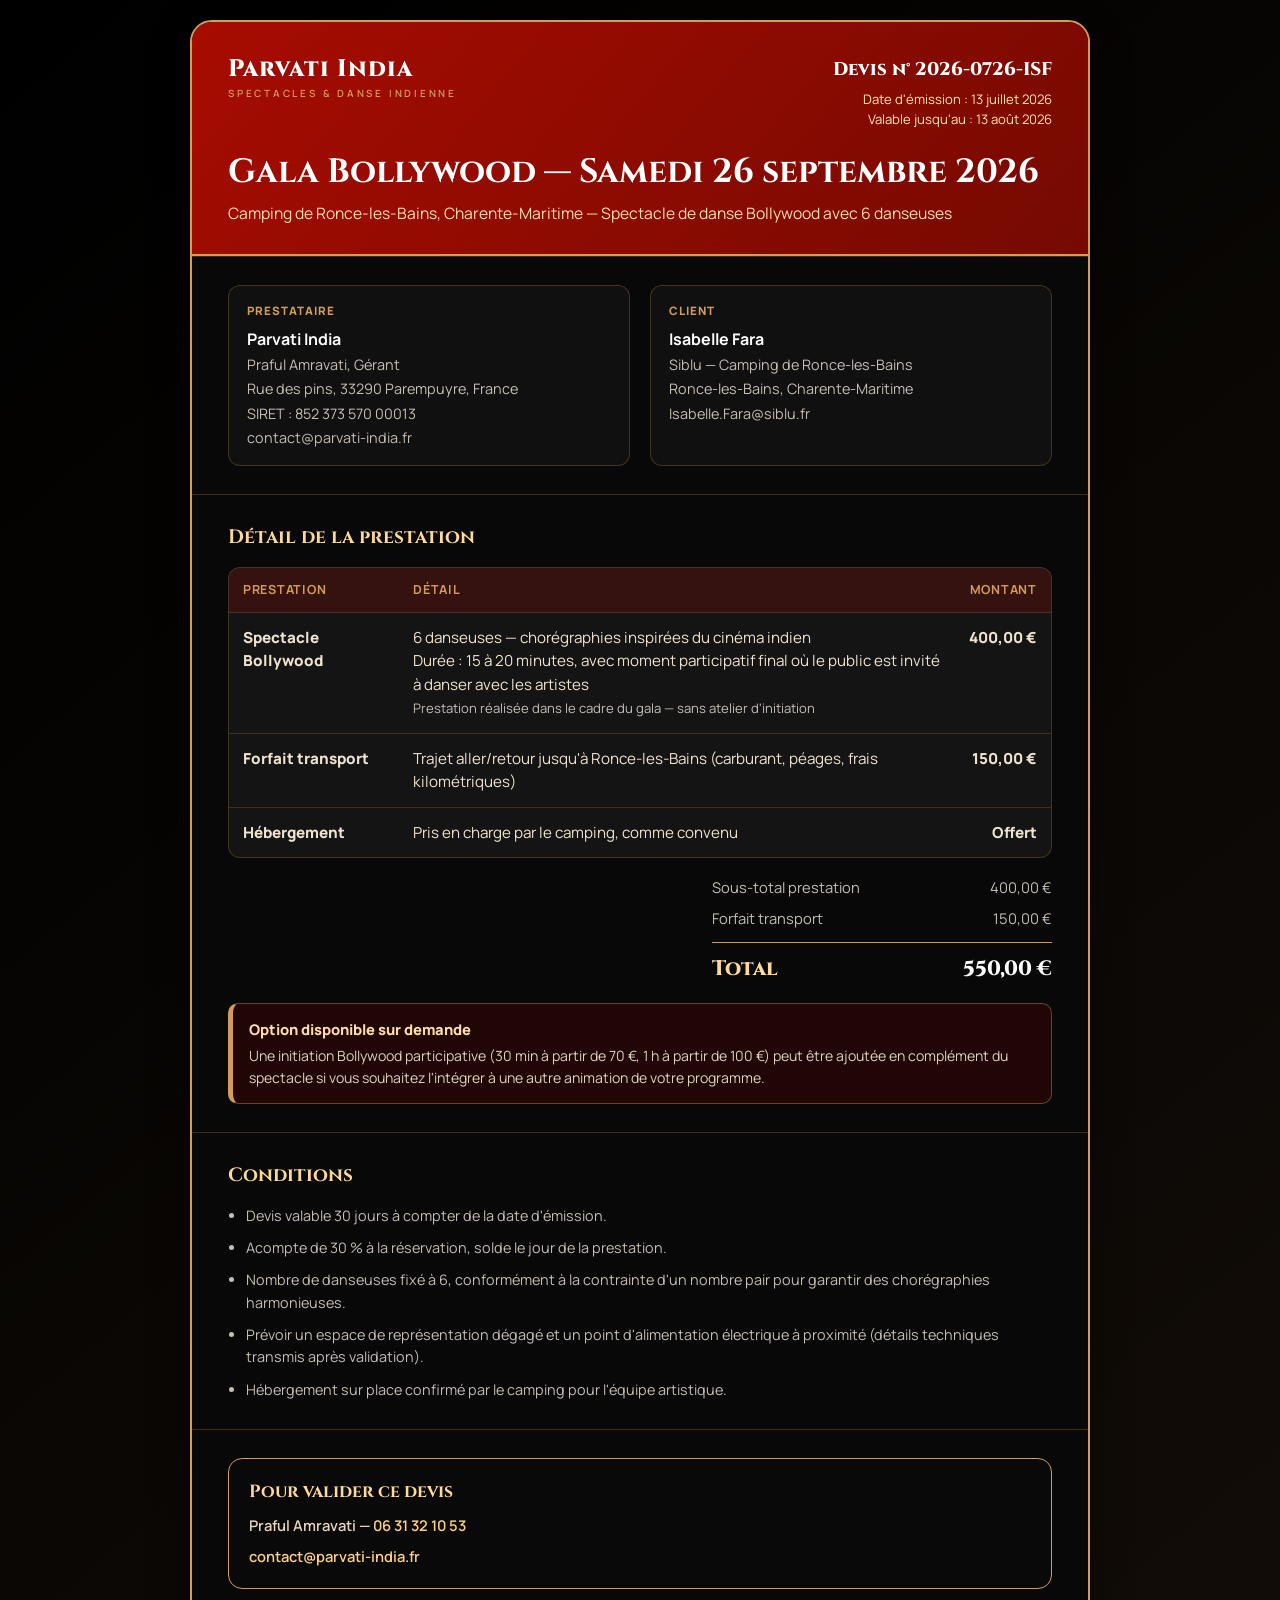
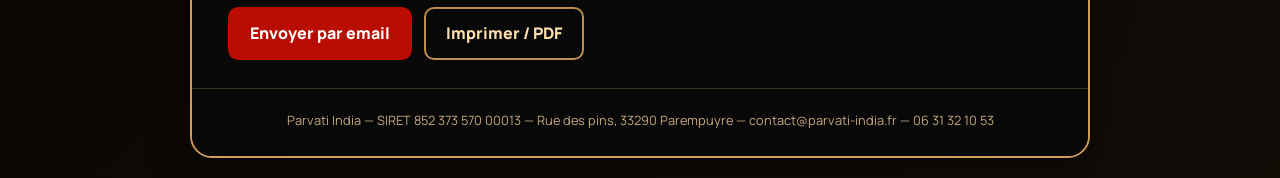
==== devis-isabelle-fara.html @ e49a496e "Add devis Gala Bollywood page for Isabelle Fara Co-Authored-By: Claude Sonnet 5 <noreply@anthropic.c" ====
<!DOCTYPE html>
<html lang="fr">
<head>
<meta charset="UTF-8">
<meta name="viewport" content="width=device-width, initial-scale=1.0">
<title>Devis Gala Bollywood - Camping Ronce-les-Bains - 26 septembre 2026</title>
<link rel="preconnect" href="https://fonts.googleapis.com">
<link rel="preconnect" href="https://fonts.gstatic.com" crossorigin>
<link href="https://fonts.googleapis.com/css2?family=Cinzel:wght@600;700;800&family=Manrope:wght@400;500;600;700;800&display=swap" rel="stylesheet">
<style>
  :root {
    --bg-1: #000000;
    --bg-2: #130d08;
    --card: rgba(0, 0, 0, 0.92);
    --ink: #f5f2eb;
    --muted: #c4beb4;
    --primary: #b90d01;
    --primary-deep: #8f0c02;
    --accent: #d29d59;
    --line: rgba(210, 157, 89, 0.25);
    --white: #ffffff;
    --shadow: 0 16px 40px rgba(0, 0, 0, 0.42);
  }
  * { margin: 0; padding: 0; box-sizing: border-box; }
  body {
    font-family: "Manrope", sans-serif;
    color: var(--ink);
    background: linear-gradient(140deg, var(--bg-1), var(--bg-2));
    min-height: 100vh;
    line-height: 1.55;
    padding: 20px;
  }
  .page {
    max-width: 900px;
    margin: 0 auto;
    background: var(--card);
    border-radius: 22px;
    overflow: hidden;
    box-shadow: var(--shadow);
    border: 2px solid var(--accent);
  }
  .hero {
    padding: 34px 36px 28px;
    background: linear-gradient(130deg, rgba(185, 13, 1, 0.9), rgba(143, 12, 2, 0.82));
    color: var(--white);
    border-bottom: 2px solid var(--accent);
  }
  .hero-top {
    display: flex;
    justify-content: space-between;
    align-items: flex-start;
    gap: 16px;
    flex-wrap: wrap;
  }
  .hero-logo { width: 190px; display: block; }
  .hero-logo-text {
    font-family: "Cinzel", serif;
    font-weight: 800;
    font-size: 1.5rem;
    letter-spacing: 0.04em;
    color: #ffffff;
    line-height: 1.15;
  }
  .hero-logo-text span {
    display: block;
    font-family: "Manrope", sans-serif;
    font-weight: 600;
    font-size: 0.62rem;
    letter-spacing: 0.28em;
    text-transform: uppercase;
    color: var(--accent);
    margin-top: 4px;
  }
  .devis-tag {
    text-align: right;
    font-size: 0.82rem;
    color: #ffe4b5;
  }
  .devis-tag .num {
    font-family: "Cinzel", serif;
    font-size: 1.15rem;
    font-weight: 800;
    color: #fff;
    margin-bottom: 4px;
  }
  h1 {
    font-family: "Cinzel", serif;
    font-size: clamp(1.4rem, 3vw, 2.1rem);
    line-height: 1.25;
    margin-top: 22px;
  }
  .hero-sub {
    color: #f8dfb1;
    margin-top: 8px;
    font-size: 0.98rem;
  }
  .section {
    padding: 28px 36px;
    border-top: 1px solid var(--line);
    background: rgba(10, 10, 10, 0.85);
  }
  .section h2 {
    font-family: "Cinzel", serif;
    font-size: 1.2rem;
    color: #ffd999;
    margin-bottom: 14px;
  }
  .parties {
    display: grid;
    grid-template-columns: 1fr 1fr;
    gap: 20px;
  }
  .party {
    background: rgba(18, 18, 18, 0.92);
    border: 1px solid var(--line);
    border-radius: 12px;
    padding: 16px 18px;
  }
  .party-label {
    font-size: 0.72rem;
    text-transform: uppercase;
    letter-spacing: 0.09em;
    color: var(--accent);
    font-weight: 800;
    margin-bottom: 8px;
  }
  .party strong { color: #fff; }
  .party p { font-size: 0.9rem; color: var(--muted); margin-top: 2px; }
  .table-wrap {
    overflow-x: auto;
    border: 1px solid var(--line);
    border-radius: 12px;
    background: rgba(22, 22, 22, 0.95);
  }
  table { width: 100%; border-collapse: collapse; min-width: 560px; }
  th {
    background: rgba(185, 13, 1, 0.2);
    color: var(--accent);
    text-align: left;
    padding: 12px 14px;
    font-size: 0.78rem;
    text-transform: uppercase;
    letter-spacing: 0.06em;
    border-bottom: 1px solid var(--line);
  }
  td {
    padding: 13px 14px;
    border-bottom: 1px solid rgba(210, 157, 89, 0.2);
    vertical-align: top;
    font-size: 0.95rem;
    color: #eee3cf;
  }
  td.num, th.num { text-align: right; white-space: nowrap; }
  tr:last-child td { border-bottom: none; }
  .strong { font-weight: 800; }
  .totals {
    margin-top: 18px;
    margin-left: auto;
    width: min(340px, 100%);
    display: grid;
    gap: 8px;
  }
  .totals-line {
    display: flex;
    justify-content: space-between;
    font-size: 0.92rem;
    color: var(--muted);
  }
  .totals-line.grand {
    border-top: 1px solid var(--accent);
    padding-top: 10px;
    margin-top: 4px;
    font-family: "Cinzel", serif;
    font-size: 1.3rem;
    font-weight: 800;
    color: #ffd999;
  }
  .totals-line.grand span:last-child { color: #ffffff; }
  .option-box {
    margin-top: 18px;
    background: rgba(185, 13, 1, 0.14);
    border: 1px solid rgba(210, 157, 89, 0.4);
    border-left: 5px solid var(--accent);
    border-radius: 10px;
    padding: 14px 16px;
  }
  .option-title { font-weight: 800; color: #ffdca8; margin-bottom: 4px; font-size: 0.92rem; }
  .option-box p { font-size: 0.88rem; color: #ddd2be; }
  .conditions { display: grid; gap: 10px; font-size: 0.9rem; color: var(--muted); }
  .conditions li { margin-left: 18px; }
  .contact-panel {
    background: rgba(10, 10, 10, 0.96);
    color: #edf4f6;
    border-radius: 14px;
    padding: 20px;
    display: grid;
    gap: 8px;
    border: 1px solid var(--accent);
  }
  .contact-panel h3 { font-family: "Cinzel", serif; font-size: 1.1rem; color: #ffd999; }
  .contact-line { color: #e8d7bc; font-weight: 600; font-size: 0.92rem; }
  .contact-line a { color: #ffd080; text-decoration: none; }
  .contact-line a:hover { text-decoration: underline; }
  .cta-row { margin-top: 18px; display: flex; gap: 12px; flex-wrap: wrap; }
  .btn {
    display: inline-flex; align-items: center; justify-content: center;
    border-radius: 10px; padding: 12px 20px; font-weight: 800;
    text-decoration: none; border: 2px solid transparent;
    transition: transform 0.18s ease, background 0.18s ease;
  }
  .btn-primary { background: var(--primary); color: var(--white); }
  .btn-primary:hover { background: var(--primary-deep); transform: translateY(-1px); }
  .btn-secondary { background: transparent; border-color: rgba(210, 157, 89, 0.9); color: #ffe0ad; }
  .btn-secondary:hover { background: rgba(255, 255, 255, 0.12); }
  .footer-note {
    text-align: center;
    font-size: 0.8rem;
    color: #c5a77f;
    padding: 22px 20px 26px;
    background: rgba(10, 10, 10, 0.85);
    border-top: 1px solid var(--line);
  }
  @media (max-width: 700px) {
    .parties { grid-template-columns: 1fr; }
    .hero, .section { padding: 22px 18px; }
    .hero-top { flex-direction: column; }
    .devis-tag { text-align: left; }
    table { min-width: 480px; }
    .cta-row { flex-direction: column; align-items: stretch; }
    .btn { width: 100%; }
  }
  @media print {
    body { background: #fff; padding: 0; }
    .page { border: none; box-shadow: none; border-radius: 0; }
    .cta-row { display: none; }
  }
</style>
</head>
<body>
<main class="page">
  <header class="hero">
    <div class="hero-top">
      <div class="hero-logo-text">Parvati India<span>Spectacles &amp; danse indienne</span></div>
      <div class="devis-tag">
        <div class="num">Devis n&deg; 2026-0726-ISF</div>
        <div>Date d'&eacute;mission : 13 juillet 2026</div>
        <div>Valable jusqu'au : 13 ao&ucirc;t 2026</div>
      </div>
    </div>
    <h1>Gala Bollywood &mdash; Samedi 26 septembre 2026</h1>
    <p class="hero-sub">Camping de Ronce-les-Bains, Charente-Maritime &mdash; Spectacle de danse Bollywood avec 6 danseuses</p>
  </header>

  <section class="section">
    <div class="parties">
      <div class="party">
        <div class="party-label">Prestataire</div>
        <strong>Parvati India</strong>
        <p>Praful Amravati, G&eacute;rant</p>
        <p>Rue des pins, 33290 Parempuyre, France</p>
        <p>SIRET : 852 373 570 00013</p>
        <p>contact@parvati-india.fr</p>
      </div>
      <div class="party">
        <div class="party-label">Client</div>
        <strong>Isabelle Fara</strong>
        <p>Siblu &mdash; Camping de Ronce-les-Bains</p>
        <p>Ronce-les-Bains, Charente-Maritime</p>
        <p>Isabelle.Fara@siblu.fr</p>
      </div>
    </div>
  </section>

  <section class="section">
    <h2>D&eacute;tail de la prestation</h2>
    <div class="table-wrap">
      <table>
        <thead>
          <tr>
            <th>Prestation</th>
            <th>D&eacute;tail</th>
            <th class="num">Montant</th>
          </tr>
        </thead>
        <tbody>
          <tr>
            <td class="strong">Spectacle Bollywood</td>
            <td>
              6 danseuses &mdash; chor&eacute;graphies inspir&eacute;es du cin&eacute;ma indien<br>
              Dur&eacute;e : 15 &agrave; 20 minutes, avec moment participatif final o&ugrave; le public est invit&eacute; &agrave; danser avec les artistes<br>
              <span style="font-size:0.82rem;color:var(--muted)">Prestation r&eacute;alis&eacute;e dans le cadre du gala &mdash; sans atelier d'initiation</span>
            </td>
            <td class="num strong">400,00&nbsp;&euro;</td>
          </tr>
          <tr>
            <td class="strong">Forfait transport</td>
            <td>Trajet aller/retour jusqu'&agrave; Ronce-les-Bains (carburant, p&eacute;ages, frais kilom&eacute;triques)</td>
            <td class="num strong">150,00&nbsp;&euro;</td>
          </tr>
          <tr>
            <td class="strong">H&eacute;bergement</td>
            <td>Pris en charge par le camping, comme convenu</td>
            <td class="num strong">Offert</td>
          </tr>
        </tbody>
      </table>
    </div>

    <div class="totals">
      <div class="totals-line"><span>Sous-total prestation</span><span>400,00&nbsp;&euro;</span></div>
      <div class="totals-line"><span>Forfait transport</span><span>150,00&nbsp;&euro;</span></div>
      <div class="totals-line grand"><span>Total</span><span>550,00&nbsp;&euro;</span></div>
    </div>

    <div class="option-box">
      <div class="option-title">Option disponible sur demande</div>
      <p>Une initiation Bollywood participative (30&nbsp;min &agrave; partir de 70&nbsp;&euro;, 1&nbsp;h &agrave; partir de 100&nbsp;&euro;) peut &ecirc;tre ajout&eacute;e en compl&eacute;ment du spectacle si vous souhaitez l'int&eacute;grer &agrave; une autre animation de votre programme.</p>
    </div>
  </section>

  <section class="section">
    <h2>Conditions</h2>
    <ul class="conditions">
      <li>Devis valable 30 jours &agrave; compter de la date d'&eacute;mission.</li>
      <li>Acompte de 30&nbsp;% &agrave; la r&eacute;servation, solde le jour de la prestation.</li>
      <li>Nombre de danseuses fix&eacute; &agrave; 6, conform&eacute;ment &agrave; la contrainte d'un nombre pair pour garantir des chor&eacute;graphies harmonieuses.</li>
      <li>Pr&eacute;voir un espace de repr&eacute;sentation d&eacute;gag&eacute; et un point d'alimentation &eacute;lectrique &agrave; proximit&eacute; (d&eacute;tails techniques transmis apr&egrave;s validation).</li>
      <li>H&eacute;bergement sur place confirm&eacute; par le camping pour l'&eacute;quipe artistique.</li>
    </ul>
  </section>

  <section class="section">
    <div class="contact-panel">
      <h3>Pour valider ce devis</h3>
      <div class="contact-line">Praful Amravati &mdash; <a href="tel:0631321053">06 31 32 10 53</a></div>
      <div class="contact-line"><a href="mailto:contact@parvati-india.fr">contact@parvati-india.fr</a></div>
    </div>
    <div class="cta-row">
      <a class="btn btn-primary" href="mailto:Isabelle.Fara@siblu.fr?subject=Devis%20Gala%20Bollywood%20-%2026%20septembre%202026&body=Bonjour%20Isabelle%2C%0A%0AVeuillez%20trouver%20ci-joint%20le%20devis%20pour%20le%20spectacle%20Bollywood%20avec%206%20danseuses%2C%20le%2026%20septembre%202026%20%C3%A0%20Ronce-les-Bains.%0A%0ACordialement%2C%0APraful">Envoyer par email</a>
      <a class="btn btn-secondary" href="#" onclick="window.print(); return false;">Imprimer / PDF</a>
    </div>
  </section>

  <div class="footer-note">Parvati India &mdash; SIRET 852 373 570 00013 &mdash; Rue des pins, 33290 Parempuyre &mdash; contact@parvati-india.fr &mdash; 06 31 32 10 53</div>
</main>
</body>
</html>
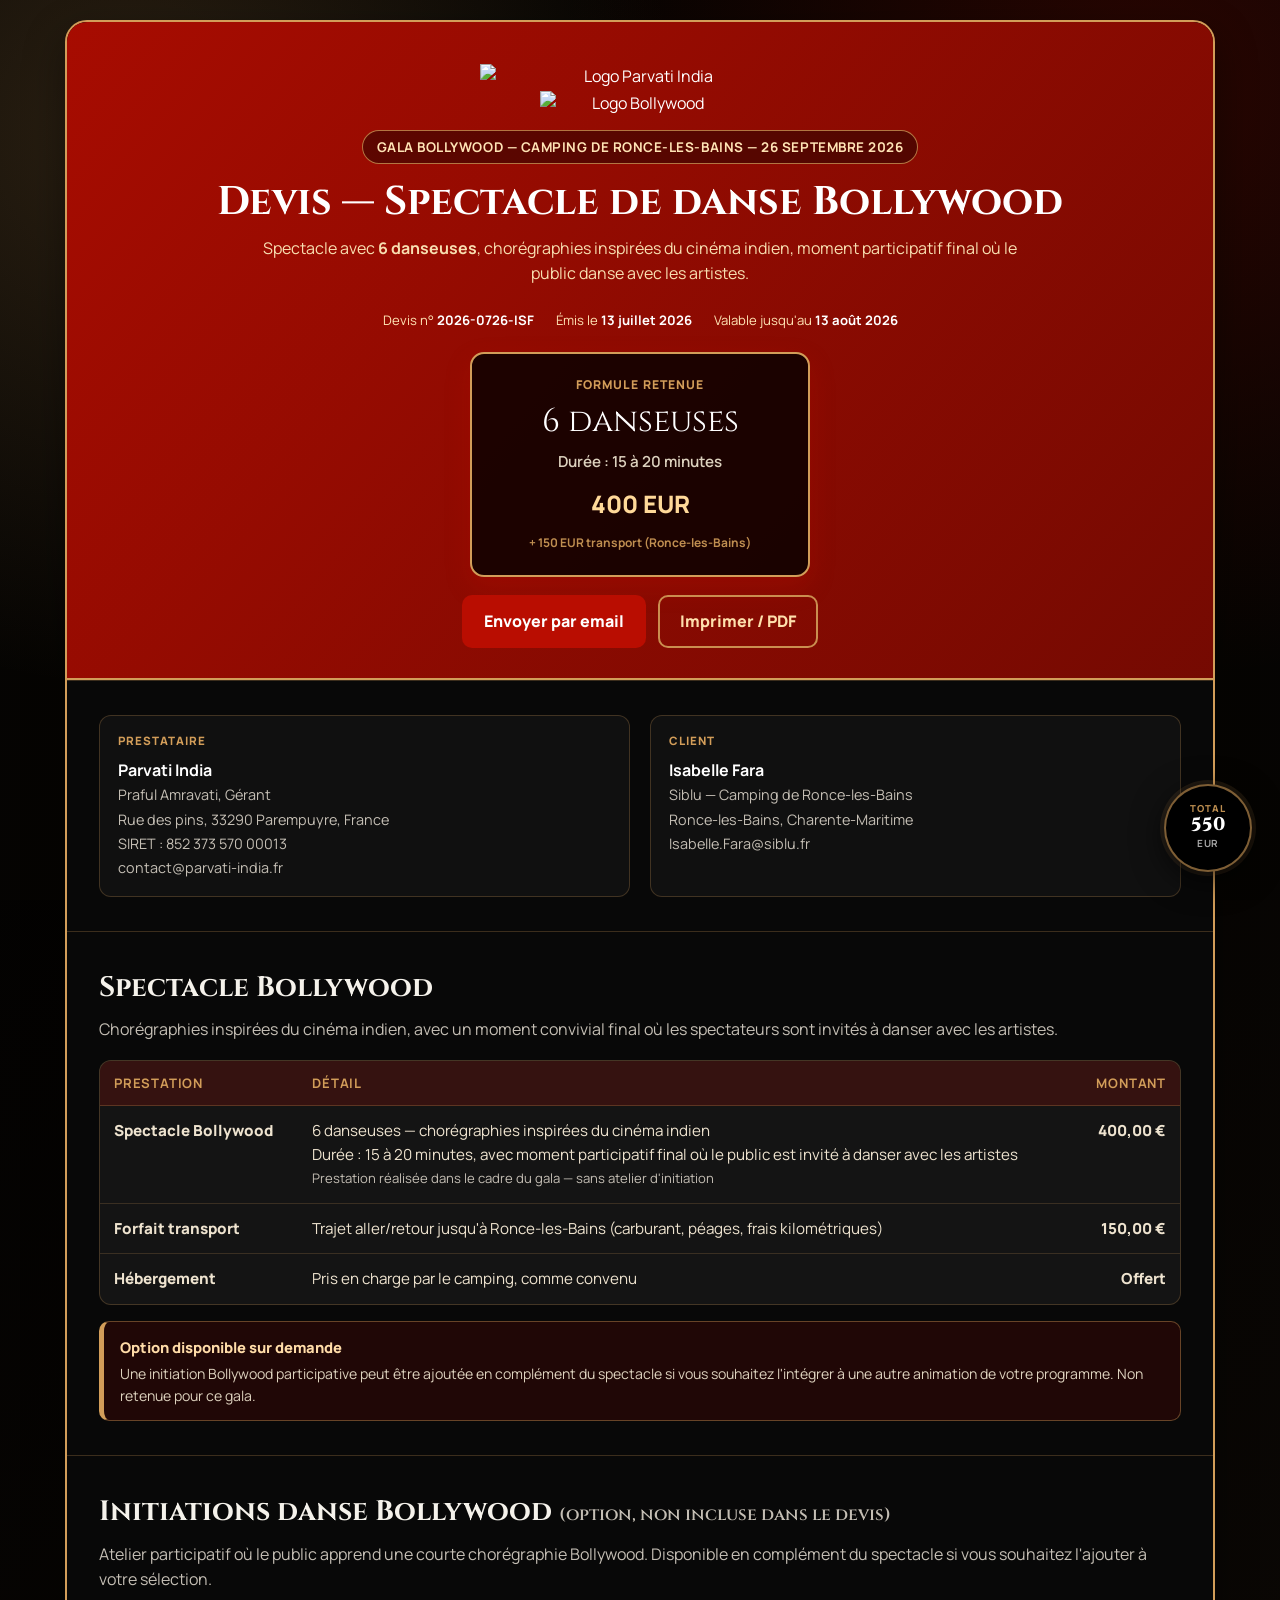
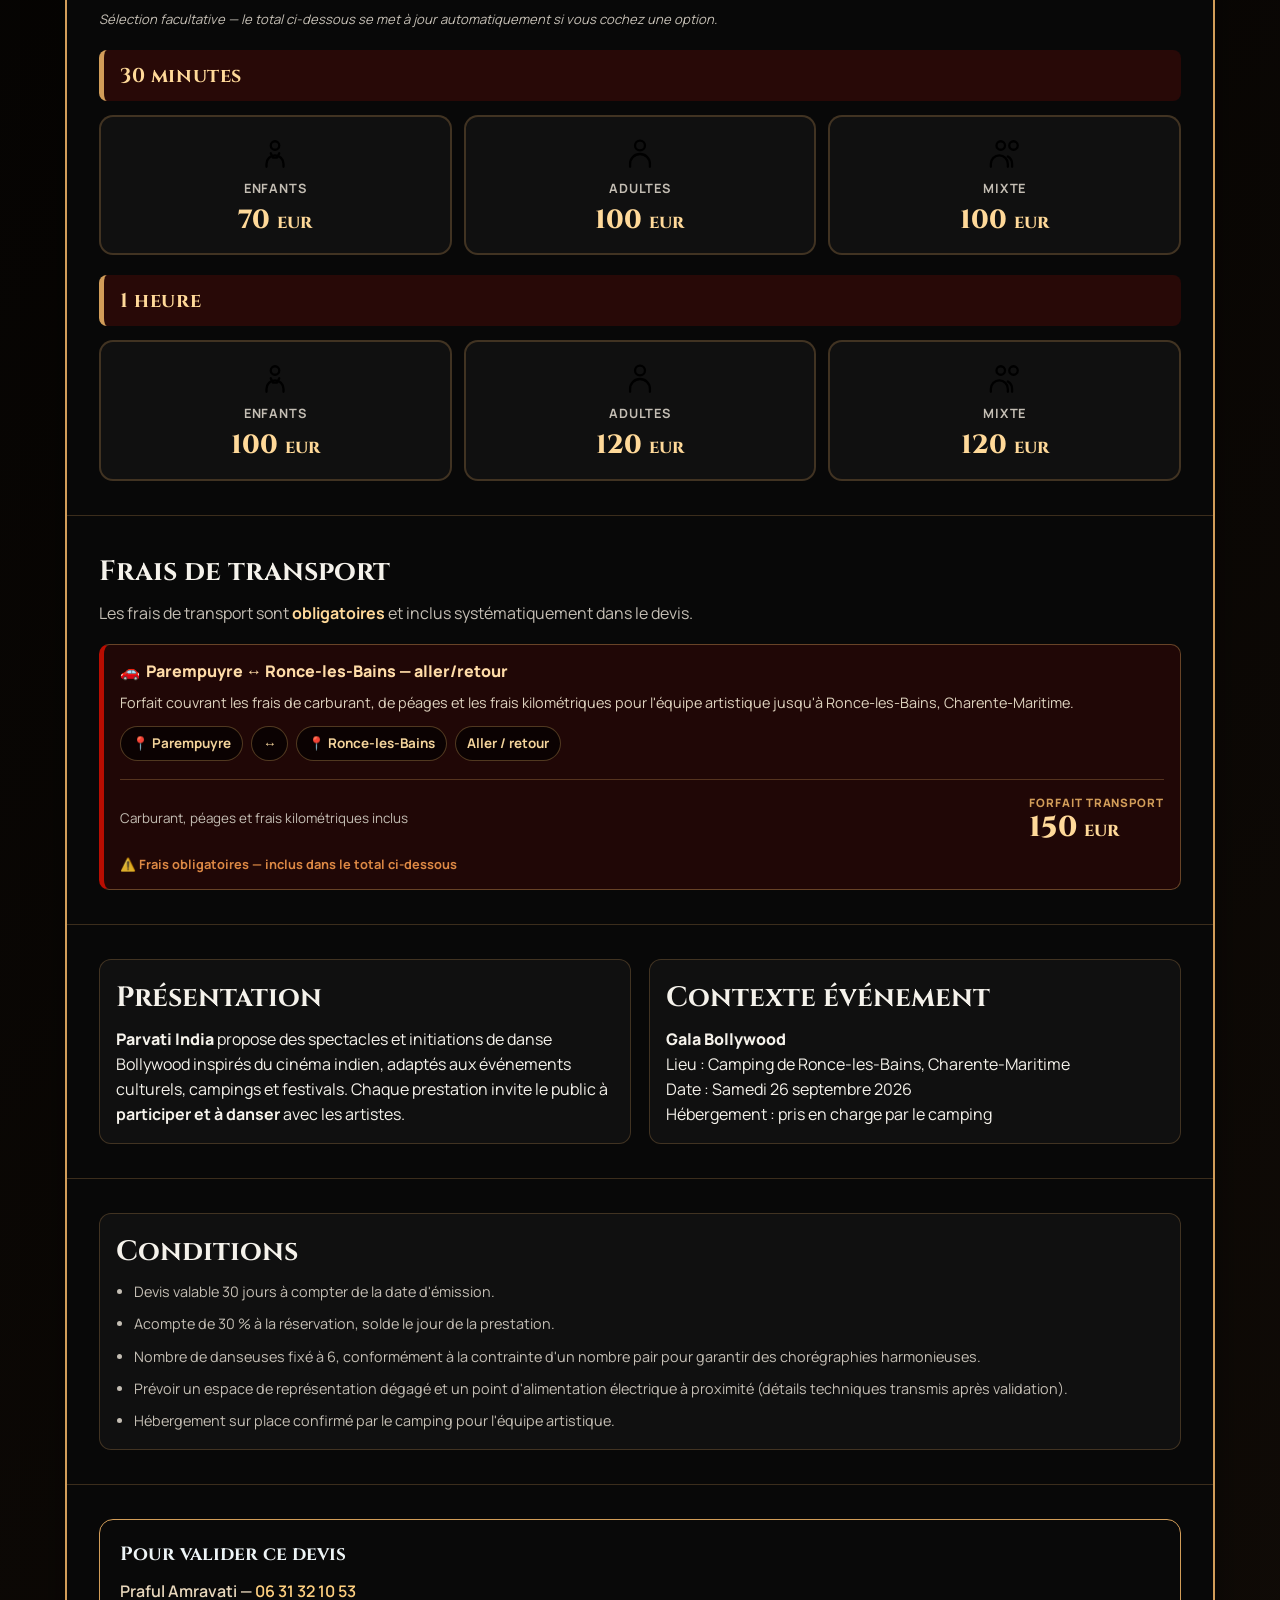
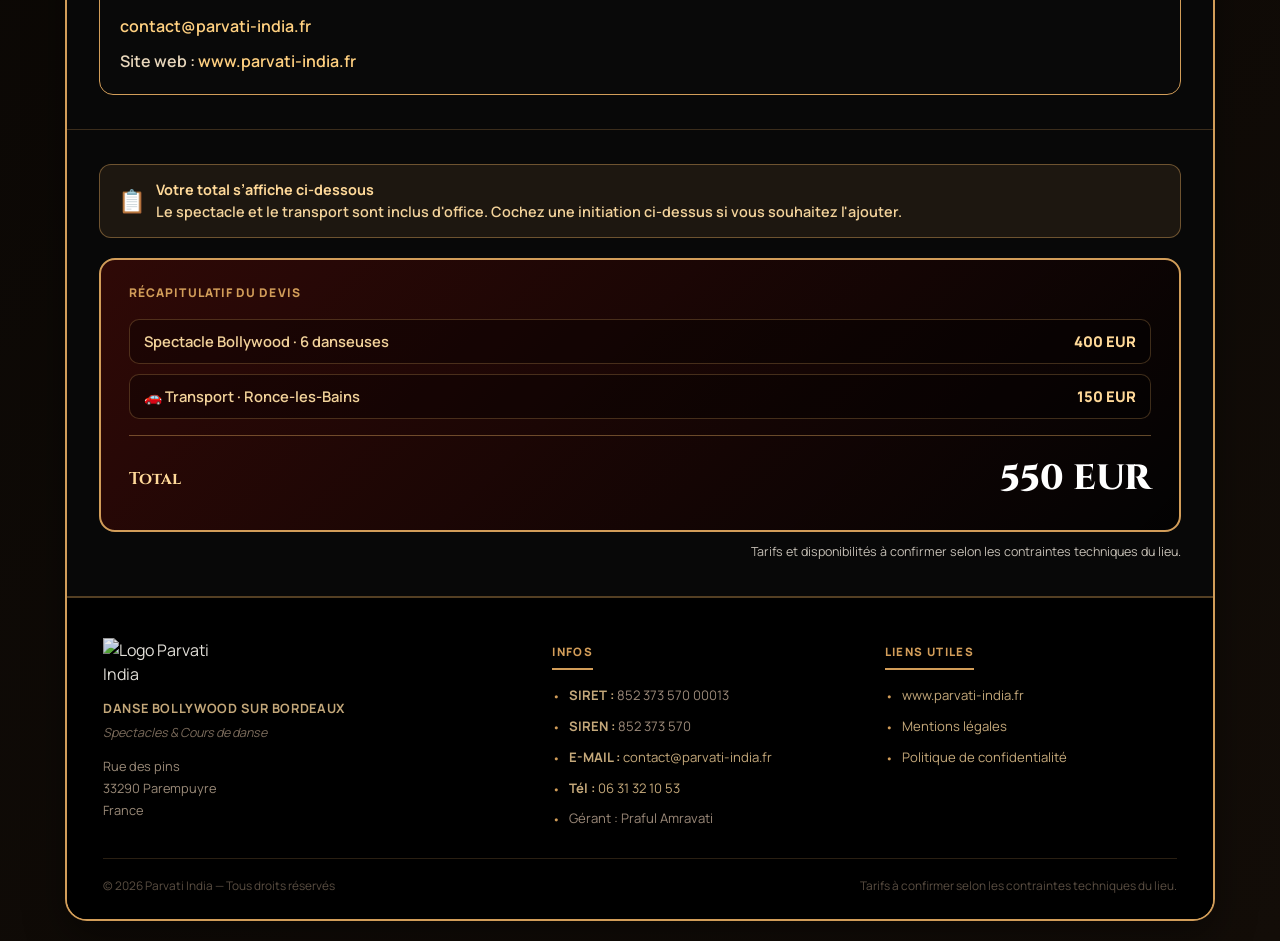
==== commit 3c4db605: "Redesign devis with interactive Parvati India charter Same prices/propositions as before (spectacle " ====
--- a/devis-isabelle-fara.html
+++ b/devis-isabelle-fara.html
@@ -6,342 +6,719 @@
 <title>Devis Gala Bollywood - Camping Ronce-les-Bains - 26 septembre 2026</title>
 <link rel="preconnect" href="https://fonts.googleapis.com">
 <link rel="preconnect" href="https://fonts.gstatic.com" crossorigin>
+<link rel="preconnect" href="https://parvati-india.fr">
+<link rel="preload" as="image" href="https://parvati-india.fr/wp-content/uploads/2023/10/Devotional-Background-For-god-worship-Animation-video.00_00_09_20.Still001.jpg" fetchpriority="high">
+<link rel="preload" as="image" href="https://parvati-india.fr/wp-content/uploads/2023/10/LOGO-PARVATI-INDIA-2.png" fetchpriority="high">
+<link rel="preload" as="image" href="https://parvati-india.fr/wp-content/uploads/2026/01/LOGO-BOLLYWOOD.png" fetchpriority="high">
 <link href="https://fonts.googleapis.com/css2?family=Cinzel:wght@600;700;800&family=Manrope:wght@400;500;600;700;800&display=swap" rel="stylesheet">
 <style>
-  :root {
-    --bg-1: #000000;
-    --bg-2: #130d08;
-    --card: rgba(0, 0, 0, 0.92);
-    --ink: #f5f2eb;
-    --muted: #c4beb4;
-    --primary: #b90d01;
-    --primary-deep: #8f0c02;
-    --accent: #d29d59;
-    --line: rgba(210, 157, 89, 0.25);
-    --white: #ffffff;
-    --shadow: 0 16px 40px rgba(0, 0, 0, 0.42);
-  }
-  * { margin: 0; padding: 0; box-sizing: border-box; }
-  body {
-    font-family: "Manrope", sans-serif;
-    color: var(--ink);
-    background: linear-gradient(140deg, var(--bg-1), var(--bg-2));
-    min-height: 100vh;
-    line-height: 1.55;
-    padding: 20px;
-  }
-  .page {
-    max-width: 900px;
-    margin: 0 auto;
-    background: var(--card);
-    border-radius: 22px;
-    overflow: hidden;
-    box-shadow: var(--shadow);
-    border: 2px solid var(--accent);
-  }
-  .hero {
-    padding: 34px 36px 28px;
-    background: linear-gradient(130deg, rgba(185, 13, 1, 0.9), rgba(143, 12, 2, 0.82));
-    color: var(--white);
-    border-bottom: 2px solid var(--accent);
-  }
-  .hero-top {
-    display: flex;
-    justify-content: space-between;
-    align-items: flex-start;
-    gap: 16px;
-    flex-wrap: wrap;
-  }
-  .hero-logo { width: 190px; display: block; }
-  .hero-logo-text {
-    font-family: "Cinzel", serif;
-    font-weight: 800;
-    font-size: 1.5rem;
-    letter-spacing: 0.04em;
-    color: #ffffff;
-    line-height: 1.15;
-  }
-  .hero-logo-text span {
-    display: block;
-    font-family: "Manrope", sans-serif;
-    font-weight: 600;
-    font-size: 0.62rem;
-    letter-spacing: 0.28em;
-    text-transform: uppercase;
-    color: var(--accent);
-    margin-top: 4px;
-  }
-  .devis-tag {
-    text-align: right;
-    font-size: 0.82rem;
-    color: #ffe4b5;
-  }
-  .devis-tag .num {
-    font-family: "Cinzel", serif;
-    font-size: 1.15rem;
-    font-weight: 800;
-    color: #fff;
-    margin-bottom: 4px;
-  }
-  h1 {
-    font-family: "Cinzel", serif;
-    font-size: clamp(1.4rem, 3vw, 2.1rem);
-    line-height: 1.25;
-    margin-top: 22px;
-  }
-  .hero-sub {
-    color: #f8dfb1;
-    margin-top: 8px;
-    font-size: 0.98rem;
-  }
-  .section {
-    padding: 28px 36px;
-    border-top: 1px solid var(--line);
-    background: rgba(10, 10, 10, 0.85);
-  }
-  .section h2 {
-    font-family: "Cinzel", serif;
-    font-size: 1.2rem;
-    color: #ffd999;
-    margin-bottom: 14px;
-  }
-  .parties {
-    display: grid;
-    grid-template-columns: 1fr 1fr;
-    gap: 20px;
-  }
-  .party {
-    background: rgba(18, 18, 18, 0.92);
-    border: 1px solid var(--line);
-    border-radius: 12px;
-    padding: 16px 18px;
-  }
-  .party-label {
-    font-size: 0.72rem;
-    text-transform: uppercase;
-    letter-spacing: 0.09em;
-    color: var(--accent);
-    font-weight: 800;
-    margin-bottom: 8px;
-  }
-  .party strong { color: #fff; }
-  .party p { font-size: 0.9rem; color: var(--muted); margin-top: 2px; }
-  .table-wrap {
-    overflow-x: auto;
-    border: 1px solid var(--line);
-    border-radius: 12px;
-    background: rgba(22, 22, 22, 0.95);
-  }
-  table { width: 100%; border-collapse: collapse; min-width: 560px; }
-  th {
-    background: rgba(185, 13, 1, 0.2);
-    color: var(--accent);
-    text-align: left;
-    padding: 12px 14px;
-    font-size: 0.78rem;
-    text-transform: uppercase;
-    letter-spacing: 0.06em;
-    border-bottom: 1px solid var(--line);
-  }
-  td {
-    padding: 13px 14px;
-    border-bottom: 1px solid rgba(210, 157, 89, 0.2);
-    vertical-align: top;
-    font-size: 0.95rem;
-    color: #eee3cf;
-  }
-  td.num, th.num { text-align: right; white-space: nowrap; }
-  tr:last-child td { border-bottom: none; }
-  .strong { font-weight: 800; }
-  .totals {
-    margin-top: 18px;
-    margin-left: auto;
-    width: min(340px, 100%);
-    display: grid;
-    gap: 8px;
-  }
-  .totals-line {
-    display: flex;
-    justify-content: space-between;
-    font-size: 0.92rem;
-    color: var(--muted);
-  }
-  .totals-line.grand {
-    border-top: 1px solid var(--accent);
-    padding-top: 10px;
-    margin-top: 4px;
-    font-family: "Cinzel", serif;
-    font-size: 1.3rem;
-    font-weight: 800;
-    color: #ffd999;
-  }
-  .totals-line.grand span:last-child { color: #ffffff; }
-  .option-box {
-    margin-top: 18px;
-    background: rgba(185, 13, 1, 0.14);
-    border: 1px solid rgba(210, 157, 89, 0.4);
-    border-left: 5px solid var(--accent);
-    border-radius: 10px;
-    padding: 14px 16px;
-  }
-  .option-title { font-weight: 800; color: #ffdca8; margin-bottom: 4px; font-size: 0.92rem; }
-  .option-box p { font-size: 0.88rem; color: #ddd2be; }
-  .conditions { display: grid; gap: 10px; font-size: 0.9rem; color: var(--muted); }
-  .conditions li { margin-left: 18px; }
-  .contact-panel {
-    background: rgba(10, 10, 10, 0.96);
-    color: #edf4f6;
-    border-radius: 14px;
-    padding: 20px;
-    display: grid;
-    gap: 8px;
-    border: 1px solid var(--accent);
-  }
-  .contact-panel h3 { font-family: "Cinzel", serif; font-size: 1.1rem; color: #ffd999; }
-  .contact-line { color: #e8d7bc; font-weight: 600; font-size: 0.92rem; }
-  .contact-line a { color: #ffd080; text-decoration: none; }
-  .contact-line a:hover { text-decoration: underline; }
-  .cta-row { margin-top: 18px; display: flex; gap: 12px; flex-wrap: wrap; }
-  .btn {
-    display: inline-flex; align-items: center; justify-content: center;
-    border-radius: 10px; padding: 12px 20px; font-weight: 800;
-    text-decoration: none; border: 2px solid transparent;
-    transition: transform 0.18s ease, background 0.18s ease;
-  }
-  .btn-primary { background: var(--primary); color: var(--white); }
-  .btn-primary:hover { background: var(--primary-deep); transform: translateY(-1px); }
-  .btn-secondary { background: transparent; border-color: rgba(210, 157, 89, 0.9); color: #ffe0ad; }
-  .btn-secondary:hover { background: rgba(255, 255, 255, 0.12); }
-  .footer-note {
-    text-align: center;
-    font-size: 0.8rem;
-    color: #c5a77f;
-    padding: 22px 20px 26px;
-    background: rgba(10, 10, 10, 0.85);
-    border-top: 1px solid var(--line);
-  }
-  @media (max-width: 700px) {
-    .parties { grid-template-columns: 1fr; }
-    .hero, .section { padding: 22px 18px; }
-    .hero-top { flex-direction: column; }
-    .devis-tag { text-align: left; }
-    table { min-width: 480px; }
-    .cta-row { flex-direction: column; align-items: stretch; }
-    .btn { width: 100%; }
-  }
-  @media print {
-    body { background: #fff; padding: 0; }
-    .page { border: none; box-shadow: none; border-radius: 0; }
-    .cta-row { display: none; }
-  }
+    :root {
+        --bg-1: #000000;
+        --bg-2: #130d08;
+        --card: rgba(0, 0, 0, 0.92);
+        --ink: #f5f2eb;
+        --muted: #c4beb4;
+        --primary: #b90d01;
+        --primary-deep: #8f0c02;
+        --accent: #d29d59;
+        --line: rgba(210, 157, 89, 0.25);
+        --white: #ffffff;
+        --success: #1f9b6b;
+        --shadow: 0 16px 40px rgba(0, 0, 0, 0.42);
+    }
+
+    * { margin: 0; padding: 0; box-sizing: border-box; }
+
+    body {
+        font-family: "Manrope", sans-serif;
+        color: var(--ink);
+        background: linear-gradient(140deg, var(--bg-1), var(--bg-2));
+        min-height: 100vh;
+        line-height: 1.55;
+        padding: 20px;
+    }
+
+    body::before {
+        content: '';
+        position: fixed;
+        inset: 0;
+        z-index: -1;
+        background:
+            radial-gradient(circle at 10% 15%, rgba(210, 157, 89, 0.18), transparent 40%),
+            radial-gradient(circle at 90% 10%, rgba(185, 13, 1, 0.2), transparent 42%),
+            linear-gradient(135deg, rgba(0, 0, 0, 0.72), rgba(0, 0, 0, 0.72)),
+            url("https://parvati-india.fr/wp-content/uploads/2023/10/Devotional-Background-For-god-worship-Animation-video.00_00_09_20.Still001.jpg") center/cover;
+        background-color: var(--bg-2);
+    }
+
+    .page {
+        max-width: 1150px;
+        margin: 0 auto;
+        background: var(--card);
+        border-radius: 22px;
+        overflow: hidden;
+        box-shadow: var(--shadow);
+        border: 2px solid var(--accent);
+    }
+
+    .hero {
+        padding: 42px 32px 30px;
+        background:
+            linear-gradient(130deg, rgba(185, 13, 1, 0.9), rgba(143, 12, 2, 0.82)),
+            url("https://parvati-india.fr/wp-content/uploads/2023/10/Devotional-Background-For-god-worship-Animation-video.00_00_09_20.Still001.jpg") center/cover;
+        color: var(--white);
+        border-bottom: 2px solid var(--accent);
+        text-align: center;
+    }
+
+    .hero-logo { width: min(320px, 70vw); margin: 0 auto 2px; display: block; }
+    .hero-bollywood { width: min(200px, 48vw); margin: 0 auto 14px; display: block; }
+
+    .event-pill {
+        display: inline-block;
+        background: rgba(0, 0, 0, 0.4);
+        border: 1px solid rgba(210, 157, 89, 0.75);
+        color: #ffe4b5;
+        font-size: 0.84rem;
+        font-weight: 700;
+        letter-spacing: 0.04em;
+        text-transform: uppercase;
+        border-radius: 999px;
+        padding: 6px 14px;
+        margin-bottom: 14px;
+        animation: appear 0.45s ease;
+    }
+
+    h1 {
+        font-family: "Cinzel", serif;
+        font-size: clamp(1.55rem, 3.2vw, 2.5rem);
+        line-height: 1.2;
+        margin-bottom: 10px;
+        animation: appear 0.55s ease;
+    }
+
+    .hero-sub {
+        color: #f8dfb1;
+        max-width: 780px;
+        margin: 0 auto 24px;
+        font-size: 1rem;
+        animation: appear 0.65s ease;
+    }
+
+    .devis-meta {
+        display: flex;
+        justify-content: center;
+        gap: 22px;
+        flex-wrap: wrap;
+        font-size: 0.82rem;
+        color: #ffe4b5;
+        margin-bottom: 22px;
+    }
+    .devis-meta strong { color: #fff; }
+
+    .formula-grid {
+        display: flex;
+        justify-content: center;
+        animation: lift 0.6s ease;
+    }
+
+    .formula-card {
+        background: rgba(0, 0, 0, 0.8);
+        color: #f7f0e1;
+        border-radius: 14px;
+        border: 2px solid var(--accent);
+        box-shadow: 0 10px 24px rgba(185, 13, 1, 0.3);
+        padding: 22px 26px;
+        min-height: 180px;
+        width: min(340px, 100%);
+        display: grid;
+        gap: 8px;
+    }
+
+    .formula-label {
+        font-size: 0.76rem;
+        letter-spacing: 0.09em;
+        text-transform: uppercase;
+        color: var(--accent);
+        font-weight: 800;
+    }
+
+    .formula-artists {
+        font-family: "Cinzel", serif;
+        font-size: clamp(1.45rem, 2.7vw, 2rem);
+        line-height: 1.2;
+        color: #ffffff;
+    }
+
+    .formula-detail { font-size: 0.95rem; color: #ddd2be; font-weight: 600; }
+    .formula-price { margin-top: 4px; font-size: 1.5rem; font-weight: 800; color: #ffd999; }
+
+    .cta-row { margin-top: 18px; display: flex; gap: 12px; flex-wrap: wrap; justify-content: center; }
+
+    .btn {
+        display: inline-flex; align-items: center; justify-content: center;
+        border-radius: 10px; padding: 12px 20px; font-weight: 800;
+        text-decoration: none; border: 2px solid transparent;
+        transition: transform 0.18s ease, background 0.18s ease, color 0.18s ease;
+    }
+    .btn-primary { background: var(--primary); color: var(--white); }
+    .btn-primary:hover { background: var(--primary-deep); transform: translateY(-1px); }
+    .btn-secondary { background: transparent; border-color: rgba(210, 157, 89, 0.9); color: #ffe0ad; }
+    .btn-secondary:hover { background: rgba(255, 255, 255, 0.12); }
+
+    .section { padding: 34px 32px; border-top: 1px solid var(--line); background: rgba(10, 10, 10, 0.85); opacity: 1; }
+    .section.will-animate { opacity: 0; transform: translateY(10px); transition: opacity 0.45s ease, transform 0.45s ease; }
+    .section.animated { opacity: 1; transform: translateY(0); }
+
+    .section h2 { font-family: "Cinzel", serif; font-size: clamp(1.2rem, 2.2vw, 1.75rem); margin-bottom: 8px; }
+    .section p.lead { color: var(--muted); margin-bottom: 18px; }
+
+    .parties { display: grid; grid-template-columns: 1fr 1fr; gap: 20px; }
+    .party { background: rgba(18, 18, 18, 0.92); border: 1px solid var(--line); border-radius: 12px; padding: 16px 18px; }
+    .party-label { font-size: 0.72rem; text-transform: uppercase; letter-spacing: 0.09em; color: var(--accent); font-weight: 800; margin-bottom: 8px; }
+    .party strong { color: #fff; }
+    .party p { font-size: 0.9rem; color: var(--muted); margin-top: 2px; }
+
+    .table-wrap { overflow-x: auto; border: 1px solid var(--line); border-radius: 12px; background: rgba(22, 22, 22, 0.95); }
+    table { width: 100%; border-collapse: collapse; min-width: 560px; }
+    th {
+        background: rgba(185, 13, 1, 0.2); color: var(--accent); text-align: left;
+        padding: 12px 14px; font-size: 0.82rem; text-transform: uppercase; letter-spacing: 0.06em;
+        border-bottom: 1px solid var(--line);
+    }
+    td { padding: 13px 14px; border-bottom: 1px solid rgba(210, 157, 89, 0.2); vertical-align: top; font-size: 0.95rem; color: #eee3cf; }
+    td.num, th.num { text-align: right; white-space: nowrap; }
+    tr:last-child td { border-bottom: none; }
+    .strong { font-weight: 800; }
+
+    .option-box {
+        margin-top: 16px;
+        background: rgba(185, 13, 1, 0.14);
+        border: 1px solid rgba(210, 157, 89, 0.4);
+        border-left: 5px solid var(--accent);
+        border-radius: 10px;
+        padding: 14px 16px;
+    }
+    .option-title { font-weight: 800; color: #ffdca8; margin-bottom: 4px; font-size: 0.92rem; }
+    .option-box p { font-size: 0.88rem; color: #ddd2be; }
+
+    .chips { margin-top: 10px; display: flex; flex-wrap: wrap; gap: 8px; }
+    .chip {
+        background: rgba(0, 0, 0, 0.65); border: 1px solid rgba(210, 157, 89, 0.35);
+        border-radius: 999px; padding: 6px 11px; font-size: 0.84rem; font-weight: 700; color: #f3d39b;
+    }
+
+    .grid-2 { display: grid; grid-template-columns: 1fr 1fr; gap: 18px; }
+    .card { background: rgba(18, 18, 18, 0.92); border: 1px solid var(--line); border-radius: 12px; padding: 16px; }
+
+    .contact-panel {
+        background: rgba(10, 10, 10, 0.96); color: #edf4f6; border-radius: 14px; padding: 20px;
+        display: grid; gap: 10px; border: 1px solid var(--accent);
+    }
+    .contact-panel h3 { font-family: "Cinzel", serif; font-size: 1.2rem; }
+    .contact-line { color: #e8d7bc; font-weight: 600; }
+    .contact-line a { color: #ffd080; text-decoration: none; }
+    .contact-line a:hover { text-decoration: underline; }
+
+    @keyframes appear { from { opacity: 0; transform: translateY(10px); } to { opacity: 1; transform: translateY(0); } }
+    @keyframes lift { from { opacity: 0; transform: translateY(16px) scale(0.98); } to { opacity: 1; transform: translateY(0) scale(1); } }
+
+    /* Initiations Card Grid */
+    .initiation-grid-wrap { display: grid; gap: 20px; }
+    .initiation-grid-hint { font-size: 0.82rem; color: var(--muted); font-style: italic; }
+    .init-duration-label {
+        font-family: "Cinzel", serif; font-size: 1.25rem; font-weight: 700; color: #ffd999;
+        margin-bottom: 14px; padding: 10px 16px; background: rgba(185, 13, 1, 0.18);
+        border-left: 5px solid var(--accent); border-radius: 8px; letter-spacing: 0.03em;
+    }
+    .init-cards-row { display: grid; grid-template-columns: repeat(3, 1fr); gap: 12px; }
+    .init-card {
+        background: rgba(18, 18, 18, 0.92); border: 2px solid rgba(210, 157, 89, 0.25); border-radius: 14px;
+        padding: 20px 16px; cursor: pointer; font-family: "Manrope", sans-serif; text-align: center;
+        transition: border-color 0.2s ease, background 0.2s ease, transform 0.15s ease, box-shadow 0.2s ease;
+        position: relative; outline: none;
+    }
+    .init-card:hover:not(.active) { border-color: var(--accent); background: rgba(30, 20, 10, 0.95); transform: translateY(-2px); }
+    .init-card.active {
+        border-color: var(--primary);
+        background: linear-gradient(135deg, rgba(185, 13, 1, 0.22), rgba(143, 12, 2, 0.14));
+        box-shadow: 0 8px 24px rgba(185, 13, 1, 0.28);
+        transform: translateY(-2px);
+    }
+    .init-card.active::after {
+        content: "\2713"; position: absolute; top: 8px; right: 10px;
+        font-size: 0.82rem; color: var(--primary); font-weight: 800;
+    }
+    .init-card-icon { font-size: 1.8rem; margin-bottom: 8px; display: block; }
+    .init-card-icon svg { width: 34px; height: 34px; display: block; margin: 0 auto; }
+    .init-card-audience {
+        font-size: 0.8rem; font-weight: 700; color: var(--muted); text-transform: uppercase;
+        letter-spacing: 0.07em; margin-bottom: 10px;
+    }
+    .init-card.active .init-card-audience { color: #ffd999; }
+    .init-card-price { font-family: "Cinzel", serif; font-size: 1.65rem; font-weight: 800; color: #ffd999; line-height: 1; }
+    .init-card.active .init-card-price { color: #ffffff; }
+    .init-card-currency { font-size: 1rem; }
+
+    /* Bulle flottante total */
+    .floating-total {
+        position: fixed; bottom: 28px; right: 28px; width: 88px; height: 88px; border-radius: 50%;
+        background: #000000; border: 2px solid rgba(210, 157, 89, 0.6);
+        box-shadow: 0 8px 32px rgba(0, 0, 0, 0.7), 0 0 0 4px rgba(210, 157, 89, 0.12);
+        display: flex; flex-direction: column; align-items: center; justify-content: center; gap: 1px;
+        color: #ffffff; z-index: 9999; cursor: default; opacity: 0;
+        transform: scale(0.6) translateY(16px); pointer-events: none;
+        transition: opacity 0.28s cubic-bezier(.4,0,.2,1), transform 0.28s cubic-bezier(.4,0,.2,1);
+    }
+    .floating-total.visible { opacity: 1; transform: scale(1) translateY(0); pointer-events: auto; }
+    .floating-total-label { font-size: 0.6rem; text-transform: uppercase; letter-spacing: 0.1em; color: rgba(210, 157, 89, 0.9); font-weight: 800; line-height: 1; }
+    .floating-total-amount { font-family: "Cinzel", serif; font-size: 1.15rem; font-weight: 800; color: #ffffff; line-height: 1.1; }
+    .floating-total-currency { font-size: 0.62rem; color: rgba(255,255,255,0.65); font-weight: 700; letter-spacing: 0.05em; }
+
+    .total-callout-hint {
+        display: flex; align-items: center; gap: 10px; background: rgba(210, 157, 89, 0.10);
+        border: 1px solid rgba(210, 157, 89, 0.45); border-radius: 12px; padding: 14px 18px;
+        margin-bottom: 0; font-size: 0.9rem; font-weight: 600; color: #f3d39b;
+    }
+    .total-callout-hint .hint-icon { font-size: 1.4rem; flex-shrink: 0; }
+
+    .global-total-banner {
+        background: linear-gradient(135deg, rgba(185, 13, 1, 0.22), rgba(0, 0, 0, 0.7));
+        border: 2px solid var(--accent); border-radius: 16px; padding: 24px 28px;
+    }
+    .global-total-label { font-size: 0.75rem; text-transform: uppercase; letter-spacing: 0.09em; color: var(--accent); font-weight: 800; margin-bottom: 16px; }
+    .global-total-items { display: flex; flex-direction: column; gap: 10px; margin-bottom: 16px; }
+    .global-total-item {
+        display: flex; justify-content: space-between; align-items: center; padding: 10px 14px;
+        background: rgba(0, 0, 0, 0.32); border: 1px solid rgba(210, 157, 89, 0.28); border-radius: 10px;
+        font-size: 0.92rem; font-weight: 600; color: #f3d39b;
+    }
+    .global-total-item-price { font-weight: 800; color: #ffd999; white-space: nowrap; margin-left: 16px; }
+    .global-total-line {
+        display: flex; justify-content: space-between; align-items: center;
+        border-top: 1px solid rgba(210, 157, 89, 0.45); padding-top: 16px;
+        font-family: "Cinzel", serif; font-size: 1.05rem; font-weight: 700; color: #ffd999;
+    }
+    .global-total-price { font-size: 2.2rem; font-weight: 800; color: #ffffff; transition: opacity 0.15s ease; }
+
+    /* Site Footer */
+    .site-footer { background: #000000; border-top: 2px solid rgba(210, 157, 89, 0.4); padding: 40px 36px 24px; }
+    .site-footer-grid {
+        display: grid; grid-template-columns: 1.4fr 1fr 1fr; gap: 40px; padding-bottom: 28px;
+        border-bottom: 1px solid rgba(210, 157, 89, 0.2);
+    }
+    .sf-col-title {
+        font-size: 0.72rem; font-weight: 800; letter-spacing: 0.12em; text-transform: uppercase;
+        color: var(--accent); margin-bottom: 16px; padding-bottom: 8px; border-bottom: 2px solid var(--accent); display: inline-block;
+    }
+    .sf-logo { width: 130px; margin-bottom: 12px; display: block; opacity: 0.92; }
+    .sf-tagline { font-size: 0.8rem; font-weight: 700; color: #c4a87a; text-transform: uppercase; letter-spacing: 0.05em; margin-bottom: 4px; }
+    .sf-sub { font-size: 0.78rem; color: #7a6a5a; font-style: italic; margin-bottom: 14px; }
+    .sf-address { font-size: 0.8rem; color: #9a8a78; line-height: 1.7; }
+    .sf-list { list-style: none; display: flex; flex-direction: column; gap: 10px; }
+    .sf-list li { display: flex; align-items: flex-start; gap: 8px; font-size: 0.82rem; color: #9a8878; line-height: 1.5; }
+    .sf-list li::before { content: "\2022"; color: var(--accent); flex-shrink: 0; margin-top: 1px; }
+    .sf-list li strong { color: #c4a87a; }
+    .sf-list a { color: #c4a87a; text-decoration: none; transition: color 0.15s; }
+    .sf-list a:hover { color: #ffd999; text-decoration: underline; }
+    .sf-bottom {
+        display: flex; justify-content: space-between; align-items: center; padding-top: 18px;
+        font-size: 0.74rem; color: #5a4e42; flex-wrap: wrap; gap: 8px;
+    }
+    .sf-bottom a { color: #7a6a5a; text-decoration: none; }
+    .sf-bottom a:hover { color: var(--accent); }
+
+    @media (max-width: 930px) {
+        .grid-2 { grid-template-columns: 1fr; }
+        .parties { grid-template-columns: 1fr; }
+        .hero, .section { padding: 24px 18px; }
+        table { min-width: 560px; }
+        .init-cards-row { grid-template-columns: repeat(2, 1fr); }
+        .cta-row { flex-direction: column; align-items: stretch; }
+        .btn { width: 100%; justify-content: center; }
+    }
+
+    @media (max-width: 600px) {
+        .init-cards-row { grid-template-columns: 1fr; }
+        .section { padding: 20px 14px; }
+        .hero { padding: 28px 14px 22px; }
+        h1 { font-size: 1.35rem; }
+        .init-card { padding: 16px 12px; }
+        .global-total-banner { padding: 18px 16px; }
+        .floating-total { width: 74px; height: 74px; bottom: 16px; right: 16px; }
+        .floating-total-amount { font-size: 0.95rem; }
+        .site-footer { padding: 28px 18px 18px; }
+        .site-footer-grid { grid-template-columns: 1fr; gap: 28px; }
+        .sf-bottom { flex-direction: column; align-items: flex-start; }
+        body { padding: 0; background: #000000; }
+        body::before { display: none; }
+        .page { border-radius: 0; border: none; box-shadow: none; }
+    }
+
+    @media (max-width: 860px) {
+        .site-footer-grid { grid-template-columns: 1fr 1fr; gap: 28px; }
+    }
+
+    @media print {
+        body { background: #fff; padding: 0; }
+        .page { border: none; box-shadow: none; border-radius: 0; }
+        .cta-row, .floating-total { display: none; }
+    }
 </style>
 </head>
 <body>
 <main class="page">
-  <header class="hero">
-    <div class="hero-top">
-      <div class="hero-logo-text">Parvati India<span>Spectacles &amp; danse indienne</span></div>
-      <div class="devis-tag">
-        <div class="num">Devis n&deg; 2026-0726-ISF</div>
-        <div>Date d'&eacute;mission : 13 juillet 2026</div>
-        <div>Valable jusqu'au : 13 ao&ucirc;t 2026</div>
-      </div>
-    </div>
-    <h1>Gala Bollywood &mdash; Samedi 26 septembre 2026</h1>
-    <p class="hero-sub">Camping de Ronce-les-Bains, Charente-Maritime &mdash; Spectacle de danse Bollywood avec 6 danseuses</p>
-  </header>
-
-  <section class="section">
-    <div class="parties">
-      <div class="party">
-        <div class="party-label">Prestataire</div>
-        <strong>Parvati India</strong>
-        <p>Praful Amravati, G&eacute;rant</p>
-        <p>Rue des pins, 33290 Parempuyre, France</p>
-        <p>SIRET : 852 373 570 00013</p>
-        <p>contact@parvati-india.fr</p>
-      </div>
-      <div class="party">
-        <div class="party-label">Client</div>
-        <strong>Isabelle Fara</strong>
-        <p>Siblu &mdash; Camping de Ronce-les-Bains</p>
-        <p>Ronce-les-Bains, Charente-Maritime</p>
-        <p>Isabelle.Fara@siblu.fr</p>
-      </div>
-    </div>
-  </section>
-
-  <section class="section">
-    <h2>D&eacute;tail de la prestation</h2>
-    <div class="table-wrap">
-      <table>
-        <thead>
-          <tr>
-            <th>Prestation</th>
-            <th>D&eacute;tail</th>
-            <th class="num">Montant</th>
-          </tr>
-        </thead>
-        <tbody>
-          <tr>
-            <td class="strong">Spectacle Bollywood</td>
-            <td>
-              6 danseuses &mdash; chor&eacute;graphies inspir&eacute;es du cin&eacute;ma indien<br>
-              Dur&eacute;e : 15 &agrave; 20 minutes, avec moment participatif final o&ugrave; le public est invit&eacute; &agrave; danser avec les artistes<br>
-              <span style="font-size:0.82rem;color:var(--muted)">Prestation r&eacute;alis&eacute;e dans le cadre du gala &mdash; sans atelier d'initiation</span>
-            </td>
-            <td class="num strong">400,00&nbsp;&euro;</td>
-          </tr>
-          <tr>
-            <td class="strong">Forfait transport</td>
-            <td>Trajet aller/retour jusqu'&agrave; Ronce-les-Bains (carburant, p&eacute;ages, frais kilom&eacute;triques)</td>
-            <td class="num strong">150,00&nbsp;&euro;</td>
-          </tr>
-          <tr>
-            <td class="strong">H&eacute;bergement</td>
-            <td>Pris en charge par le camping, comme convenu</td>
-            <td class="num strong">Offert</td>
-          </tr>
-        </tbody>
-      </table>
-    </div>
-
-    <div class="totals">
-      <div class="totals-line"><span>Sous-total prestation</span><span>400,00&nbsp;&euro;</span></div>
-      <div class="totals-line"><span>Forfait transport</span><span>150,00&nbsp;&euro;</span></div>
-      <div class="totals-line grand"><span>Total</span><span>550,00&nbsp;&euro;</span></div>
-    </div>
-
-    <div class="option-box">
-      <div class="option-title">Option disponible sur demande</div>
-      <p>Une initiation Bollywood participative (30&nbsp;min &agrave; partir de 70&nbsp;&euro;, 1&nbsp;h &agrave; partir de 100&nbsp;&euro;) peut &ecirc;tre ajout&eacute;e en compl&eacute;ment du spectacle si vous souhaitez l'int&eacute;grer &agrave; une autre animation de votre programme.</p>
-    </div>
-  </section>
-
-  <section class="section">
-    <h2>Conditions</h2>
-    <ul class="conditions">
-      <li>Devis valable 30 jours &agrave; compter de la date d'&eacute;mission.</li>
-      <li>Acompte de 30&nbsp;% &agrave; la r&eacute;servation, solde le jour de la prestation.</li>
-      <li>Nombre de danseuses fix&eacute; &agrave; 6, conform&eacute;ment &agrave; la contrainte d'un nombre pair pour garantir des chor&eacute;graphies harmonieuses.</li>
-      <li>Pr&eacute;voir un espace de repr&eacute;sentation d&eacute;gag&eacute; et un point d'alimentation &eacute;lectrique &agrave; proximit&eacute; (d&eacute;tails techniques transmis apr&egrave;s validation).</li>
-      <li>H&eacute;bergement sur place confirm&eacute; par le camping pour l'&eacute;quipe artistique.</li>
-    </ul>
-  </section>
-
-  <section class="section">
-    <div class="contact-panel">
-      <h3>Pour valider ce devis</h3>
-      <div class="contact-line">Praful Amravati &mdash; <a href="tel:0631321053">06 31 32 10 53</a></div>
-      <div class="contact-line"><a href="mailto:contact@parvati-india.fr">contact@parvati-india.fr</a></div>
-    </div>
-    <div class="cta-row">
-      <a class="btn btn-primary" href="mailto:Isabelle.Fara@siblu.fr?subject=Devis%20Gala%20Bollywood%20-%2026%20septembre%202026&body=Bonjour%20Isabelle%2C%0A%0AVeuillez%20trouver%20ci-joint%20le%20devis%20pour%20le%20spectacle%20Bollywood%20avec%206%20danseuses%2C%20le%2026%20septembre%202026%20%C3%A0%20Ronce-les-Bains.%0A%0ACordialement%2C%0APraful">Envoyer par email</a>
-      <a class="btn btn-secondary" href="#" onclick="window.print(); return false;">Imprimer / PDF</a>
-    </div>
-  </section>
-
-  <div class="footer-note">Parvati India &mdash; SIRET 852 373 570 00013 &mdash; Rue des pins, 33290 Parempuyre &mdash; contact@parvati-india.fr &mdash; 06 31 32 10 53</div>
+    <header class="hero">
+        <img class="hero-logo" src="https://parvati-india.fr/wp-content/uploads/2023/10/LOGO-PARVATI-INDIA-2.png" alt="Logo Parvati India">
+        <img class="hero-bollywood" src="https://parvati-india.fr/wp-content/uploads/2026/01/LOGO-BOLLYWOOD.png" alt="Logo Bollywood">
+        <div class="event-pill">Gala Bollywood &mdash; Camping de Ronce-les-Bains &mdash; 26 septembre 2026</div>
+        <h1>Devis &mdash; Spectacle de danse Bollywood</h1>
+        <p class="hero-sub">
+            Spectacle avec <strong>6 danseuses</strong>, chor&eacute;graphies inspir&eacute;es du cin&eacute;ma indien, moment participatif final o&ugrave; le public danse avec les artistes.
+        </p>
+        <div class="devis-meta">
+            <span>Devis n&deg; <strong>2026-0726-ISF</strong></span>
+            <span>&Eacute;mis le <strong>13 juillet 2026</strong></span>
+            <span>Valable jusqu'au <strong>13 ao&ucirc;t 2026</strong></span>
+        </div>
+
+        <div class="formula-grid" aria-label="Formule retenue">
+            <article class="formula-card">
+                <div class="formula-label">Formule retenue</div>
+                <div class="formula-artists">6 danseuses</div>
+                <div class="formula-detail">Dur&eacute;e : 15 &agrave; 20 minutes</div>
+                <div class="formula-price">400 EUR</div>
+                <div style="font-size:0.75rem;color:rgba(210,157,89,0.9);font-weight:700;margin-top:4px">+ 150 EUR transport (Ronce-les-Bains)</div>
+            </article>
+        </div>
+
+        <div class="cta-row">
+            <a class="btn btn-primary" href="mailto:Isabelle.Fara@siblu.fr?subject=Devis%20Gala%20Bollywood%20-%2026%20septembre%202026&body=Bonjour%20Isabelle%2C%0A%0AVeuillez%20trouver%20ci-joint%20le%20devis%20pour%20le%20spectacle%20Bollywood%20avec%206%20danseuses%2C%20le%2026%20septembre%202026%20%C3%A0%20Ronce-les-Bains.%0A%0ACordialement%2C%0APraful">Envoyer par email</a>
+            <a class="btn btn-secondary" href="#" onclick="window.print(); return false;">Imprimer / PDF</a>
+        </div>
+    </header>
+
+    <section class="section">
+        <div class="parties">
+            <div class="party">
+                <div class="party-label">Prestataire</div>
+                <strong>Parvati India</strong>
+                <p>Praful Amravati, G&eacute;rant</p>
+                <p>Rue des pins, 33290 Parempuyre, France</p>
+                <p>SIRET : 852 373 570 00013</p>
+                <p>contact@parvati-india.fr</p>
+            </div>
+            <div class="party">
+                <div class="party-label">Client</div>
+                <strong>Isabelle Fara</strong>
+                <p>Siblu &mdash; Camping de Ronce-les-Bains</p>
+                <p>Ronce-les-Bains, Charente-Maritime</p>
+                <p>Isabelle.Fara@siblu.fr</p>
+            </div>
+        </div>
+    </section>
+
+    <section class="section" id="spectacle">
+        <h2>Spectacle Bollywood</h2>
+        <p class="lead">
+            Chor&eacute;graphies inspir&eacute;es du cin&eacute;ma indien, avec un moment convivial final o&ugrave; les spectateurs sont invit&eacute;s &agrave; danser avec les artistes.
+        </p>
+        <div class="table-wrap">
+            <table>
+                <thead>
+                    <tr>
+                        <th>Prestation</th>
+                        <th>D&eacute;tail</th>
+                        <th class="num">Montant</th>
+                    </tr>
+                </thead>
+                <tbody>
+                    <tr>
+                        <td class="strong">Spectacle Bollywood</td>
+                        <td>
+                            6 danseuses &mdash; chor&eacute;graphies inspir&eacute;es du cin&eacute;ma indien<br>
+                            Dur&eacute;e : 15 &agrave; 20 minutes, avec moment participatif final o&ugrave; le public est invit&eacute; &agrave; danser avec les artistes<br>
+                            <span style="font-size:0.82rem;color:var(--muted)">Prestation r&eacute;alis&eacute;e dans le cadre du gala &mdash; sans atelier d'initiation</span>
+                        </td>
+                        <td class="num strong">400,00&nbsp;&euro;</td>
+                    </tr>
+                    <tr>
+                        <td class="strong">Forfait transport</td>
+                        <td>Trajet aller/retour jusqu'&agrave; Ronce-les-Bains (carburant, p&eacute;ages, frais kilom&eacute;triques)</td>
+                        <td class="num strong">150,00&nbsp;&euro;</td>
+                    </tr>
+                    <tr>
+                        <td class="strong">H&eacute;bergement</td>
+                        <td>Pris en charge par le camping, comme convenu</td>
+                        <td class="num strong">Offert</td>
+                    </tr>
+                </tbody>
+            </table>
+        </div>
+
+        <div class="option-box">
+            <div class="option-title">Option disponible sur demande</div>
+            <p>Une initiation Bollywood participative peut &ecirc;tre ajout&eacute;e en compl&eacute;ment du spectacle si vous souhaitez l'int&eacute;grer &agrave; une autre animation de votre programme. Non retenue pour ce gala.</p>
+        </div>
+    </section>
+
+    <section class="section" id="initiations">
+        <h2>Initiations danse Bollywood <span style="font-size:0.62em;color:var(--muted);font-weight:600;text-transform:none;letter-spacing:0">(option, non incluse dans le devis)</span></h2>
+        <p class="lead">Atelier participatif o&ugrave; le public apprend une courte chor&eacute;graphie Bollywood. Disponible en compl&eacute;ment du spectacle si vous souhaitez l'ajouter &agrave; votre s&eacute;lection.</p>
+
+        <div class="initiation-grid-wrap">
+            <p class="initiation-grid-hint">S&eacute;lection facultative &mdash; le total ci-dessous se met &agrave; jour automatiquement si vous cochez une option.</p>
+
+            <div>
+                <div class="init-duration-label">30 minutes</div>
+                <div class="init-cards-row" role="group" aria-label="Formules 30 minutes">
+                    <button class="init-card" data-audience="Enfants" data-duration="30" data-price="70">
+                        <span class="init-card-icon"><svg viewBox="0 0 24 24" width="34" height="34" fill="none" stroke="currentColor" stroke-width="1.6" stroke-linecap="round" stroke-linejoin="round" aria-hidden="true"><circle cx="12" cy="6" r="3"/><path d="M6 21v-2a6 6 0 0 1 12 0v2"/><path d="M9 11.5l1.5 3h3l1.5-3"/></svg></span>
+                        <div class="init-card-audience">Enfants</div>
+                        <div class="init-card-price">70 <span class="init-card-currency">EUR</span></div>
+                    </button>
+                    <button class="init-card" data-audience="Adultes" data-duration="30" data-price="100">
+                        <span class="init-card-icon"><svg viewBox="0 0 24 24" width="34" height="34" fill="none" stroke="currentColor" stroke-width="1.6" stroke-linecap="round" stroke-linejoin="round" aria-hidden="true"><circle cx="12" cy="6" r="3.5"/><path d="M5 21v-2a7 7 0 0 1 14 0v2"/></svg></span>
+                        <div class="init-card-audience">Adultes</div>
+                        <div class="init-card-price">100 <span class="init-card-currency">EUR</span></div>
+                    </button>
+                    <button class="init-card" data-audience="Mixte" data-duration="30" data-price="100">
+                        <span class="init-card-icon"><svg viewBox="0 0 24 24" width="34" height="34" fill="none" stroke="currentColor" stroke-width="1.6" stroke-linecap="round" stroke-linejoin="round" aria-hidden="true"><circle cx="9" cy="6" r="3"/><path d="M2 21v-2a6 6 0 0 1 12 0v2"/><circle cx="18" cy="6" r="3"/><path d="M17 21v-2a5.9 5.9 0 0 0-3-5.2"/></svg></span>
+                        <div class="init-card-audience">Mixte</div>
+                        <div class="init-card-price">100 <span class="init-card-currency">EUR</span></div>
+                    </button>
+                </div>
+            </div>
+
+            <div>
+                <div class="init-duration-label">1 heure</div>
+                <div class="init-cards-row" role="group" aria-label="Formules 1 heure">
+                    <button class="init-card" data-audience="Enfants" data-duration="60" data-price="100">
+                        <span class="init-card-icon"><svg viewBox="0 0 24 24" width="34" height="34" fill="none" stroke="currentColor" stroke-width="1.6" stroke-linecap="round" stroke-linejoin="round" aria-hidden="true"><circle cx="12" cy="6" r="3"/><path d="M6 21v-2a6 6 0 0 1 12 0v2"/><path d="M9 11.5l1.5 3h3l1.5-3"/></svg></span>
+                        <div class="init-card-audience">Enfants</div>
+                        <div class="init-card-price">100 <span class="init-card-currency">EUR</span></div>
+                    </button>
+                    <button class="init-card" data-audience="Adultes" data-duration="60" data-price="120">
+                        <span class="init-card-icon"><svg viewBox="0 0 24 24" width="34" height="34" fill="none" stroke="currentColor" stroke-width="1.6" stroke-linecap="round" stroke-linejoin="round" aria-hidden="true"><circle cx="12" cy="6" r="3.5"/><path d="M5 21v-2a7 7 0 0 1 14 0v2"/></svg></span>
+                        <div class="init-card-audience">Adultes</div>
+                        <div class="init-card-price">120 <span class="init-card-currency">EUR</span></div>
+                    </button>
+                    <button class="init-card" data-audience="Mixte" data-duration="60" data-price="120">
+                        <span class="init-card-icon"><svg viewBox="0 0 24 24" width="34" height="34" fill="none" stroke="currentColor" stroke-width="1.6" stroke-linecap="round" stroke-linejoin="round" aria-hidden="true"><circle cx="9" cy="6" r="3"/><path d="M2 21v-2a6 6 0 0 1 12 0v2"/><circle cx="18" cy="6" r="3"/><path d="M17 21v-2a5.9 5.9 0 0 0-3-5.2"/></svg></span>
+                        <div class="init-card-audience">Mixte</div>
+                        <div class="init-card-price">120 <span class="init-card-currency">EUR</span></div>
+                    </button>
+                </div>
+            </div>
+        </div>
+    </section>
+
+    <section class="section" id="transport">
+        <h2>Frais de transport</h2>
+        <p class="lead">Les frais de transport sont <strong style="color:#ffd999">obligatoires</strong> et inclus syst&eacute;matiquement dans le devis.</p>
+
+        <div class="option-box" style="margin-top:0;border-left-color:var(--primary)">
+            <div class="option-title" style="font-size:1rem">&#128663;&nbsp; Parempuyre &harr; Ronce-les-Bains &mdash; aller/retour</div>
+            <p style="color:#ddd2be;font-size:0.9rem;margin-top:8px">
+                Forfait couvrant les frais de carburant, de p&eacute;ages et les frais kilom&eacute;triques pour l'&eacute;quipe artistique jusqu'&agrave; Ronce-les-Bains, Charente-Maritime.
+            </p>
+            <div class="chips" style="margin-top:12px">
+                <span class="chip">&#128205; Parempuyre</span>
+                <span class="chip">&harr;</span>
+                <span class="chip">&#128205; Ronce-les-Bains</span>
+                <span class="chip">Aller / retour</span>
+            </div>
+            <div style="margin-top:18px;display:flex;align-items:center;justify-content:space-between;flex-wrap:wrap;gap:12px;padding-top:14px;border-top:1px solid rgba(210,157,89,0.3)">
+                <div style="font-size:0.84rem;color:var(--muted);line-height:1.7">
+                    Carburant, p&eacute;ages et frais kilom&eacute;triques inclus
+                </div>
+                <div>
+                    <div style="font-size:0.72rem;text-transform:uppercase;letter-spacing:0.08em;color:var(--accent);font-weight:800;text-align:right">Forfait transport</div>
+                    <div style="font-family:'Cinzel',serif;font-size:1.8rem;font-weight:800;color:#ffd999;line-height:1.1">150&nbsp;<span style="font-size:1rem">EUR</span></div>
+                </div>
+            </div>
+            <p style="font-size:0.8rem;color:rgba(255,160,80,0.85);margin-top:12px;font-weight:700">
+                &#9888;&#65039;&nbsp;Frais obligatoires &mdash; inclus dans le total ci-dessous
+            </p>
+        </div>
+    </section>
+
+    <section class="section">
+        <div class="grid-2">
+            <article class="card">
+                <h2>Pr&eacute;sentation</h2>
+                <p>
+                    <span class="strong">Parvati India</span> propose des spectacles et initiations de danse Bollywood inspir&eacute;s
+                    du cin&eacute;ma indien, adapt&eacute;s aux &eacute;v&eacute;nements culturels, campings et festivals.
+                    Chaque prestation invite le public &agrave; <strong>participer et &agrave; danser</strong> avec les artistes.
+                </p>
+            </article>
+            <article class="card">
+                <h2>Contexte &eacute;v&eacute;nement</h2>
+                <p><span class="strong">Gala Bollywood</span></p>
+                <p>Lieu&nbsp;: Camping de Ronce-les-Bains, Charente-Maritime</p>
+                <p>Date&nbsp;: Samedi 26 septembre 2026</p>
+                <p>H&eacute;bergement&nbsp;: pris en charge par le camping</p>
+            </article>
+        </div>
+    </section>
+
+    <section class="section">
+        <article class="card">
+            <h2>Conditions</h2>
+            <ul style="margin-left:18px;color:var(--muted);font-size:0.9rem;display:grid;gap:10px">
+                <li>Devis valable 30 jours &agrave; compter de la date d'&eacute;mission.</li>
+                <li>Acompte de 30&nbsp;% &agrave; la r&eacute;servation, solde le jour de la prestation.</li>
+                <li>Nombre de danseuses fix&eacute; &agrave; 6, conform&eacute;ment &agrave; la contrainte d'un nombre pair pour garantir des chor&eacute;graphies harmonieuses.</li>
+                <li>Pr&eacute;voir un espace de repr&eacute;sentation d&eacute;gag&eacute; et un point d'alimentation &eacute;lectrique &agrave; proximit&eacute; (d&eacute;tails techniques transmis apr&egrave;s validation).</li>
+                <li>H&eacute;bergement sur place confirm&eacute; par le camping pour l'&eacute;quipe artistique.</li>
+            </ul>
+        </article>
+    </section>
+
+    <section class="section">
+        <div class="contact-panel">
+            <h3>Pour valider ce devis</h3>
+            <p class="contact-line">Praful Amravati &mdash; <a href="tel:0631321053">06 31 32 10 53</a></p>
+            <p class="contact-line"><a href="mailto:contact@parvati-india.fr">contact@parvati-india.fr</a></p>
+            <p class="contact-line">Site web&nbsp;: <a href="https://parvati-india.fr/" target="_blank" rel="noopener noreferrer">www.parvati-india.fr</a></p>
+        </div>
+    </section>
+
+    <section class="section">
+        <div class="total-callout-hint" style="margin-bottom:20px">
+            <span class="hint-icon">&#128203;</span>
+            <span>
+                <strong style="color:#ffd999">Votre total s&rsquo;affiche ci-dessous</strong><br>
+                Le spectacle et le transport sont inclus d'office. Cochez une initiation ci-dessus si vous souhaitez l'ajouter.
+            </span>
+        </div>
+        <div class="global-total-banner" id="globalBanner" aria-live="polite">
+            <div class="global-total-label">R&eacute;capitulatif du devis</div>
+            <div class="global-total-items" id="globalItems"></div>
+            <div class="global-total-line">
+                <span>Total</span>
+                <span class="global-total-price" id="globalPrice">550 EUR</span>
+            </div>
+        </div>
+        <p style="font-size:0.78rem;color:var(--muted);margin-top:10px;text-align:right">Tarifs et disponibilit&eacute;s &agrave; confirmer selon les contraintes techniques du lieu.</p>
+    </section>
+
+    <footer class="site-footer">
+        <div class="site-footer-grid">
+            <div>
+                <img class="sf-logo" src="https://parvati-india.fr/wp-content/uploads/2023/10/LOGO-PARVATI-INDIA-2.png" alt="Logo Parvati India">
+                <p class="sf-tagline">Danse Bollywood sur Bordeaux</p>
+                <p class="sf-sub">Spectacles &amp; Cours de danse</p>
+                <div class="sf-address">
+                    Rue des pins<br>
+                    33290 Parempuyre<br>
+                    France
+                </div>
+            </div>
+            <div>
+                <span class="sf-col-title">Infos</span>
+                <ul class="sf-list">
+                    <li><span><strong>SIRET&nbsp;:</strong> 852 373 570 00013</span></li>
+                    <li><span><strong>SIREN&nbsp;:</strong> 852 373 570</span></li>
+                    <li><span><strong>E-MAIL&nbsp;:</strong> <a href="mailto:contact@parvati-india.fr">contact@parvati-india.fr</a></span></li>
+                    <li><span><strong>T&eacute;l&nbsp;:</strong> <a href="tel:0631321053">06 31 32 10 53</a></span></li>
+                    <li><span>G&eacute;rant&nbsp;: Praful Amravati</span></li>
+                </ul>
+            </div>
+            <div>
+                <span class="sf-col-title">Liens utiles</span>
+                <ul class="sf-list">
+                    <li><a href="https://parvati-india.fr/" target="_blank" rel="noopener noreferrer">www.parvati-india.fr</a></li>
+                    <li><a href="https://parvati-india.fr/mentions-legales/" target="_blank" rel="noopener noreferrer">Mentions l&eacute;gales</a></li>
+                    <li><a href="https://parvati-india.fr/politique-de-confidentialite/" target="_blank" rel="noopener noreferrer">Politique de confidentialit&eacute;</a></li>
+                </ul>
+            </div>
+        </div>
+        <div class="sf-bottom">
+            <span>&copy; 2026 Parvati India &mdash; Tous droits r&eacute;serv&eacute;s</span>
+            <span>Tarifs &agrave; confirmer selon les contraintes techniques du lieu.</span>
+        </div>
+    </footer>
 </main>
+
+<div class="floating-total visible" id="floatingTotal" aria-live="polite" aria-label="Total du devis">
+    <span class="floating-total-label">Total</span>
+    <span class="floating-total-amount" id="floatingAmount">550</span>
+    <span class="floating-total-currency">EUR</span>
+</div>
+
+<script>
+(function () {
+    document.querySelectorAll('.init-card').forEach(function (c) { c.classList.remove('active'); });
+
+    var initCards = document.querySelectorAll('.init-card[data-duration]');
+    var globalPrice = document.getElementById('globalPrice');
+    var globalItems = document.getElementById('globalItems');
+    var floatingAmount = document.getElementById('floatingAmount');
+
+    var SPECTACLE_PRICE = 400;
+    var TRANSPORT_PRICE = 150;
+
+    function getInitSelected() {
+        return Array.prototype.filter.call(initCards, function (c) { return c.classList.contains('active'); });
+    }
+
+    function updateGlobalTotal() {
+        var selInit = getInitSelected();
+        var initTotal = selInit.reduce(function (sum, c) { return sum + parseInt(c.dataset.price, 10); }, 0);
+        var total = SPECTACLE_PRICE + TRANSPORT_PRICE + initTotal;
+
+        var html = '<div class="global-total-item"><span>Spectacle Bollywood &middot; 6 danseuses</span><span class="global-total-item-price">' + SPECTACLE_PRICE + ' EUR</span></div>';
+        selInit.forEach(function (c) {
+            var dur = c.dataset.duration === '60' ? '1 heure' : '30 min';
+            html += '<div class="global-total-item"><span>Initiation &middot; ' + c.dataset.audience + ' &middot; ' + dur + '</span><span class="global-total-item-price">' + c.dataset.price + ' EUR</span></div>';
+        });
+        html += '<div class="global-total-item"><span>&#128663; Transport &middot; Ronce-les-Bains</span><span class="global-total-item-price">' + TRANSPORT_PRICE + ' EUR</span></div>';
+
+        globalPrice.style.opacity = '0';
+        requestAnimationFrame(function () {
+            globalItems.innerHTML = html;
+            requestAnimationFrame(function () {
+                globalPrice.textContent = total + ' EUR';
+                globalPrice.style.opacity = '1';
+            });
+        });
+
+        floatingAmount.textContent = total;
+    }
+
+    initCards.forEach(function (card) {
+        card.addEventListener('click', function () {
+            var duration = card.dataset.duration;
+            var wasActive = card.classList.contains('active');
+            initCards.forEach(function (c) {
+                if (c.dataset.duration === duration) c.classList.remove('active');
+            });
+            if (!wasActive) card.classList.add('active');
+            updateGlobalTotal();
+        });
+    });
+
+    updateGlobalTotal();
+})();
+</script>
+
+<script>
+(function () {
+    if (!('IntersectionObserver' in window)) return;
+    var sections = document.querySelectorAll('.section');
+    sections.forEach(function (s) { s.classList.add('will-animate'); });
+    var observer = new IntersectionObserver(function (entries) {
+        entries.forEach(function (entry) {
+            if (entry.isIntersecting) {
+                entry.target.classList.add('animated');
+                observer.unobserve(entry.target);
+            }
+        });
+    }, { threshold: 0.06 });
+    sections.forEach(function (s) { observer.observe(s); });
+})();
+</script>
 </body>
 </html>
